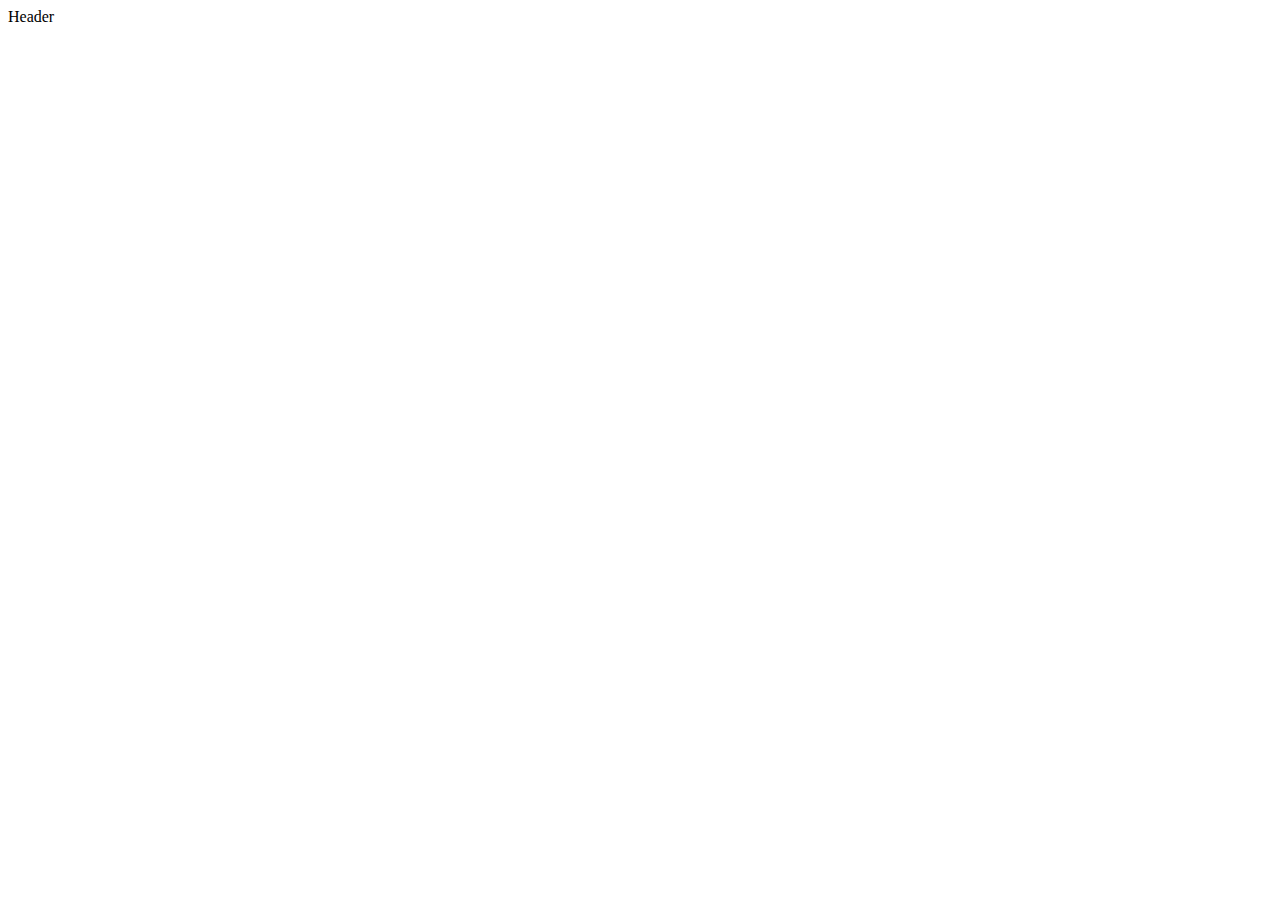
==== src/main/resources/templates/home.html @ 5040f112 "User and save User" ====
<!DOCTYPE html>
<html lang="en" xmlns:th="http://www.thymeleaf.org">
<head>
    <meta charset="UTF-8">
    <title>Home</title>
</head>
<body>
<!--<p>Hello</p>-->
    <header th:insert="fragment/header-fragment.html :: header">Header</header>
</body>
</html>
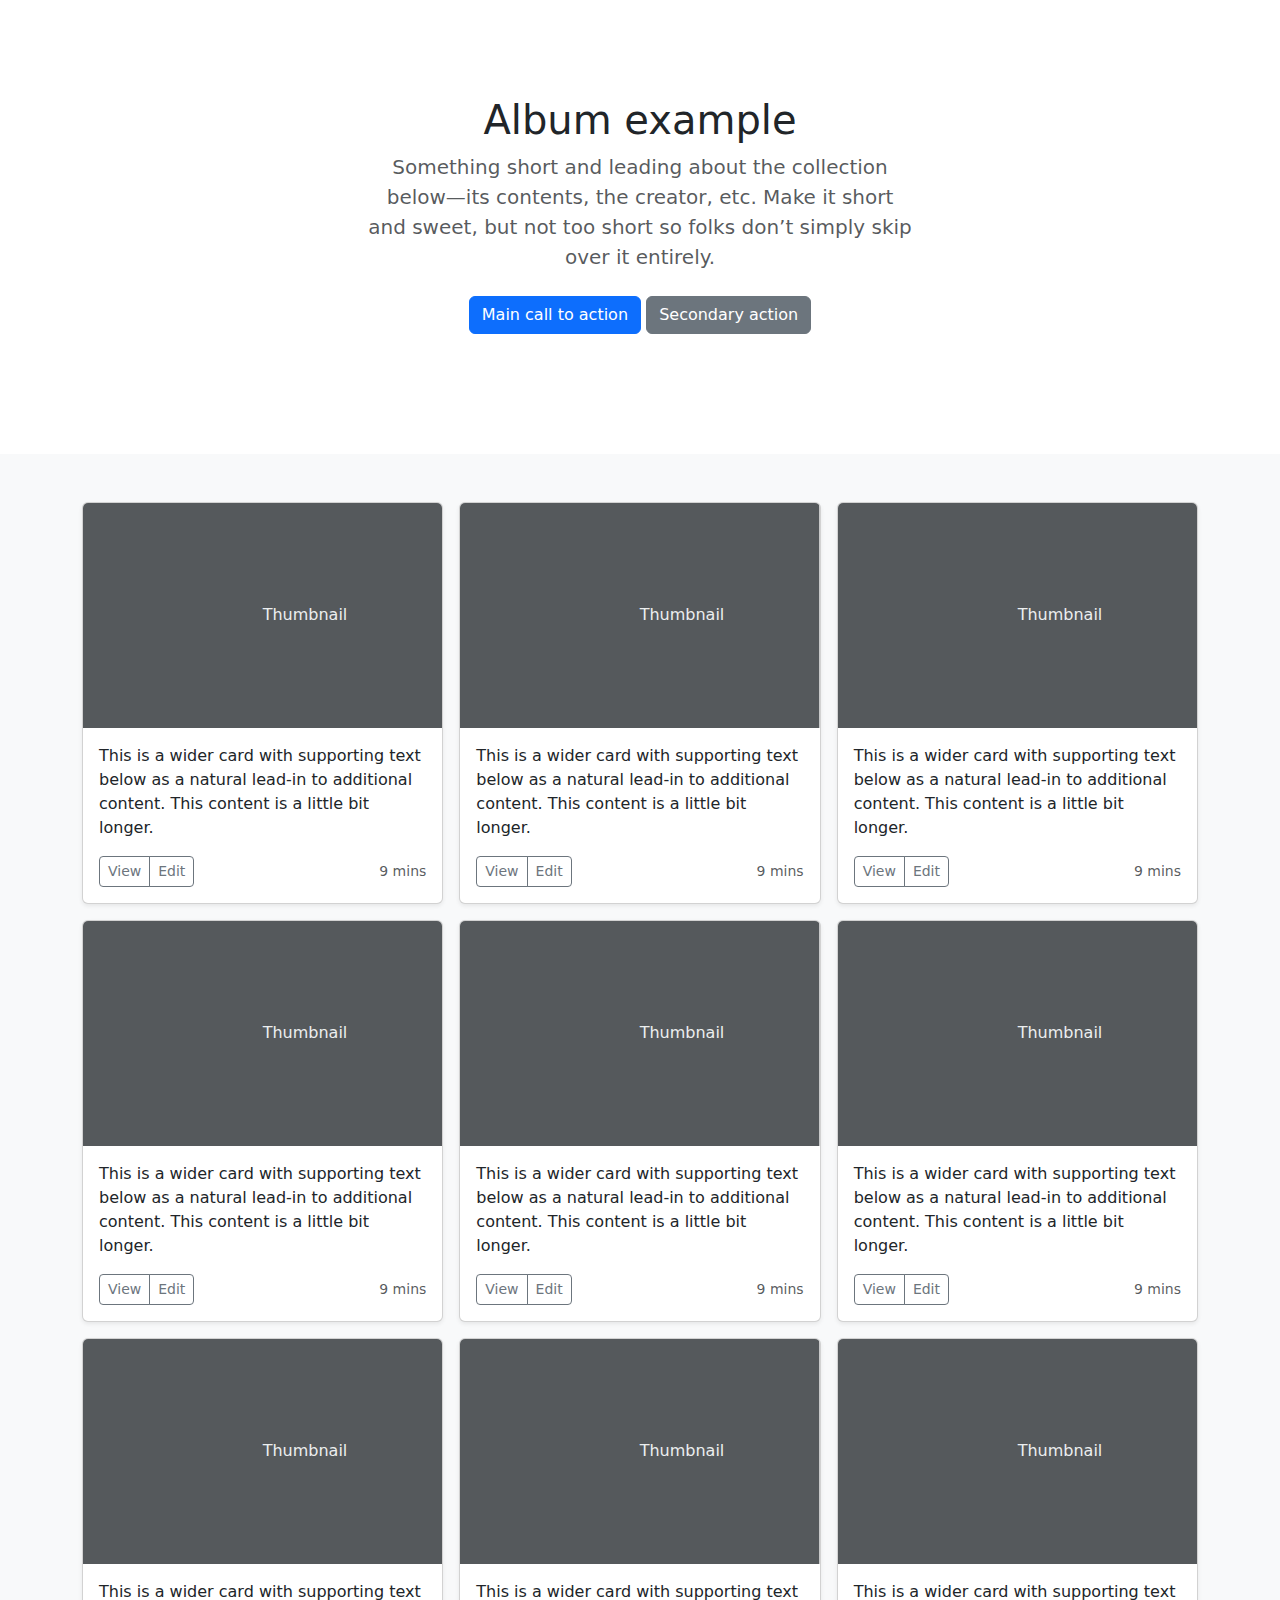
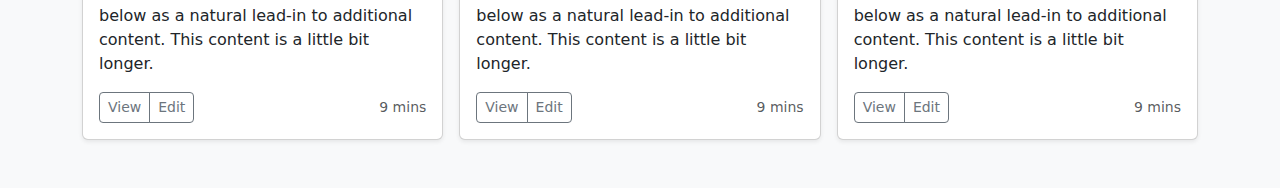
==== commit 8d35001c: "User, Reg and Login" ====
--- a/src/main/resources/templates/home.html
+++ b/src/main/resources/templates/home.html
@@ -1,11 +1,180 @@
-<!DOCTYPE html>
-<html lang="en" xmlns:th="http://www.thymeleaf.org">
+<!DOCTYPE HTML>
+<html xmlns:th="http://www.thymeleaf.org">
 <head>
-    <meta charset="UTF-8">
-    <title>Home</title>
+    <title th:text=" ${title}"></title>
+    <meta http-equiv="Content-Type" content="text/html; charset=UTF-8" />
+    <link rel="stylesheet" href="https://cdn.jsdelivr.net/npm/bootstrap@5.1.3/dist/css/bootstrap.min.css">
 </head>
 <body>
-<!--<p>Hello</p>-->
-    <header th:insert="fragment/header-fragment.html :: header">Header</header>
+    <header th:insert="blocks/header :: header"></header>
+<main>
+    <section class="py-5 text-center container">
+        <div class="row py-lg-5">
+            <div class="col-lg-6 col-md-8 mx-auto">
+                <h1 class="fw-light">Album example</h1>
+                <p class="lead text-muted">Something short and leading about the collection below—its contents, the creator, etc. Make it short and sweet, but not too short so folks don’t simply skip over it entirely.</p>
+                <p>
+                    <a href="#" class="btn btn-primary my-2">Main call to action</a>
+                    <a href="#" class="btn btn-secondary my-2">Secondary action</a>
+                </p>
+            </div>
+        </div>
+    </section>
+
+    <div class="album py-5 bg-light">
+        <div class="container">
+
+            <div class="row row-cols-1 row-cols-sm-2 row-cols-md-3 g-3">
+                <div class="col">
+                    <div class="card shadow-sm">
+                        <svg class="bd-placeholder-img card-img-top" width="100%" height="225" xmlns="http://www.w3.org/2000/svg" role="img" aria-label="Placeholder: Thumbnail" preserveAspectRatio="xMidYMid slice" focusable="false"><title>Placeholder</title><rect width="100%" height="100%" fill="#55595c"></rect><text x="50%" y="50%" fill="#eceeef" dy=".3em">Thumbnail</text></svg>
+
+                        <div class="card-body">
+                            <p class="card-text">This is a wider card with supporting text below as a natural lead-in to additional content. This content is a little bit longer.</p>
+                            <div class="d-flex justify-content-between align-items-center">
+                                <div class="btn-group">
+                                    <button type="button" class="btn btn-sm btn-outline-secondary">View</button>
+                                    <button type="button" class="btn btn-sm btn-outline-secondary">Edit</button>
+                                </div>
+                                <small class="text-muted">9 mins</small>
+                            </div>
+                        </div>
+                    </div>
+                </div>
+                <div class="col">
+                    <div class="card shadow-sm">
+                        <svg class="bd-placeholder-img card-img-top" width="100%" height="225" xmlns="http://www.w3.org/2000/svg" role="img" aria-label="Placeholder: Thumbnail" preserveAspectRatio="xMidYMid slice" focusable="false"><title>Placeholder</title><rect width="100%" height="100%" fill="#55595c"></rect><text x="50%" y="50%" fill="#eceeef" dy=".3em">Thumbnail</text></svg>
+
+                        <div class="card-body">
+                            <p class="card-text">This is a wider card with supporting text below as a natural lead-in to additional content. This content is a little bit longer.</p>
+                            <div class="d-flex justify-content-between align-items-center">
+                                <div class="btn-group">
+                                    <button type="button" class="btn btn-sm btn-outline-secondary">View</button>
+                                    <button type="button" class="btn btn-sm btn-outline-secondary">Edit</button>
+                                </div>
+                                <small class="text-muted">9 mins</small>
+                            </div>
+                        </div>
+                    </div>
+                </div>
+                <div class="col">
+                    <div class="card shadow-sm">
+                        <svg class="bd-placeholder-img card-img-top" width="100%" height="225" xmlns="http://www.w3.org/2000/svg" role="img" aria-label="Placeholder: Thumbnail" preserveAspectRatio="xMidYMid slice" focusable="false"><title>Placeholder</title><rect width="100%" height="100%" fill="#55595c"></rect><text x="50%" y="50%" fill="#eceeef" dy=".3em">Thumbnail</text></svg>
+
+                        <div class="card-body">
+                            <p class="card-text">This is a wider card with supporting text below as a natural lead-in to additional content. This content is a little bit longer.</p>
+                            <div class="d-flex justify-content-between align-items-center">
+                                <div class="btn-group">
+                                    <button type="button" class="btn btn-sm btn-outline-secondary">View</button>
+                                    <button type="button" class="btn btn-sm btn-outline-secondary">Edit</button>
+                                </div>
+                                <small class="text-muted">9 mins</small>
+                            </div>
+                        </div>
+                    </div>
+                </div>
+
+                <div class="col">
+                    <div class="card shadow-sm">
+                        <svg class="bd-placeholder-img card-img-top" width="100%" height="225" xmlns="http://www.w3.org/2000/svg" role="img" aria-label="Placeholder: Thumbnail" preserveAspectRatio="xMidYMid slice" focusable="false"><title>Placeholder</title><rect width="100%" height="100%" fill="#55595c"></rect><text x="50%" y="50%" fill="#eceeef" dy=".3em">Thumbnail</text></svg>
+
+                        <div class="card-body">
+                            <p class="card-text">This is a wider card with supporting text below as a natural lead-in to additional content. This content is a little bit longer.</p>
+                            <div class="d-flex justify-content-between align-items-center">
+                                <div class="btn-group">
+                                    <button type="button" class="btn btn-sm btn-outline-secondary">View</button>
+                                    <button type="button" class="btn btn-sm btn-outline-secondary">Edit</button>
+                                </div>
+                                <small class="text-muted">9 mins</small>
+                            </div>
+                        </div>
+                    </div>
+                </div>
+                <div class="col">
+                    <div class="card shadow-sm">
+                        <svg class="bd-placeholder-img card-img-top" width="100%" height="225" xmlns="http://www.w3.org/2000/svg" role="img" aria-label="Placeholder: Thumbnail" preserveAspectRatio="xMidYMid slice" focusable="false"><title>Placeholder</title><rect width="100%" height="100%" fill="#55595c"></rect><text x="50%" y="50%" fill="#eceeef" dy=".3em">Thumbnail</text></svg>
+
+                        <div class="card-body">
+                            <p class="card-text">This is a wider card with supporting text below as a natural lead-in to additional content. This content is a little bit longer.</p>
+                            <div class="d-flex justify-content-between align-items-center">
+                                <div class="btn-group">
+                                    <button type="button" class="btn btn-sm btn-outline-secondary">View</button>
+                                    <button type="button" class="btn btn-sm btn-outline-secondary">Edit</button>
+                                </div>
+                                <small class="text-muted">9 mins</small>
+                            </div>
+                        </div>
+                    </div>
+                </div>
+                <div class="col">
+                    <div class="card shadow-sm">
+                        <svg class="bd-placeholder-img card-img-top" width="100%" height="225" xmlns="http://www.w3.org/2000/svg" role="img" aria-label="Placeholder: Thumbnail" preserveAspectRatio="xMidYMid slice" focusable="false"><title>Placeholder</title><rect width="100%" height="100%" fill="#55595c"></rect><text x="50%" y="50%" fill="#eceeef" dy=".3em">Thumbnail</text></svg>
+
+                        <div class="card-body">
+                            <p class="card-text">This is a wider card with supporting text below as a natural lead-in to additional content. This content is a little bit longer.</p>
+                            <div class="d-flex justify-content-between align-items-center">
+                                <div class="btn-group">
+                                    <button type="button" class="btn btn-sm btn-outline-secondary">View</button>
+                                    <button type="button" class="btn btn-sm btn-outline-secondary">Edit</button>
+                                </div>
+                                <small class="text-muted">9 mins</small>
+                            </div>
+                        </div>
+                    </div>
+                </div>
+
+                <div class="col">
+                    <div class="card shadow-sm">
+                        <svg class="bd-placeholder-img card-img-top" width="100%" height="225" xmlns="http://www.w3.org/2000/svg" role="img" aria-label="Placeholder: Thumbnail" preserveAspectRatio="xMidYMid slice" focusable="false"><title>Placeholder</title><rect width="100%" height="100%" fill="#55595c"></rect><text x="50%" y="50%" fill="#eceeef" dy=".3em">Thumbnail</text></svg>
+
+                        <div class="card-body">
+                            <p class="card-text">This is a wider card with supporting text below as a natural lead-in to additional content. This content is a little bit longer.</p>
+                            <div class="d-flex justify-content-between align-items-center">
+                                <div class="btn-group">
+                                    <button type="button" class="btn btn-sm btn-outline-secondary">View</button>
+                                    <button type="button" class="btn btn-sm btn-outline-secondary">Edit</button>
+                                </div>
+                                <small class="text-muted">9 mins</small>
+                            </div>
+                        </div>
+                    </div>
+                </div>
+                <div class="col">
+                    <div class="card shadow-sm">
+                        <svg class="bd-placeholder-img card-img-top" width="100%" height="225" xmlns="http://www.w3.org/2000/svg" role="img" aria-label="Placeholder: Thumbnail" preserveAspectRatio="xMidYMid slice" focusable="false"><title>Placeholder</title><rect width="100%" height="100%" fill="#55595c"></rect><text x="50%" y="50%" fill="#eceeef" dy=".3em">Thumbnail</text></svg>
+
+                        <div class="card-body">
+                            <p class="card-text">This is a wider card with supporting text below as a natural lead-in to additional content. This content is a little bit longer.</p>
+                            <div class="d-flex justify-content-between align-items-center">
+                                <div class="btn-group">
+                                    <button type="button" class="btn btn-sm btn-outline-secondary">View</button>
+                                    <button type="button" class="btn btn-sm btn-outline-secondary">Edit</button>
+                                </div>
+                                <small class="text-muted">9 mins</small>
+                            </div>
+                        </div>
+                    </div>
+                </div>
+                <div class="col">
+                    <div class="card shadow-sm">
+                        <svg class="bd-placeholder-img card-img-top" width="100%" height="225" xmlns="http://www.w3.org/2000/svg" role="img" aria-label="Placeholder: Thumbnail" preserveAspectRatio="xMidYMid slice" focusable="false"><title>Placeholder</title><rect width="100%" height="100%" fill="#55595c"></rect><text x="50%" y="50%" fill="#eceeef" dy=".3em">Thumbnail</text></svg>
+
+                        <div class="card-body">
+                            <p class="card-text">This is a wider card with supporting text below as a natural lead-in to additional content. This content is a little bit longer.</p>
+                            <div class="d-flex justify-content-between align-items-center">
+                                <div class="btn-group">
+                                    <button type="button" class="btn btn-sm btn-outline-secondary">View</button>
+                                    <button type="button" class="btn btn-sm btn-outline-secondary">Edit</button>
+                                </div>
+                                <small class="text-muted">9 mins</small>
+                            </div>
+                        </div>
+                    </div>
+                </div>
+            </div>
+        </div>
+    </div>
+</main>
+    <div th:insert="blocks/footer :: footer"></div>
 </body>
 </html>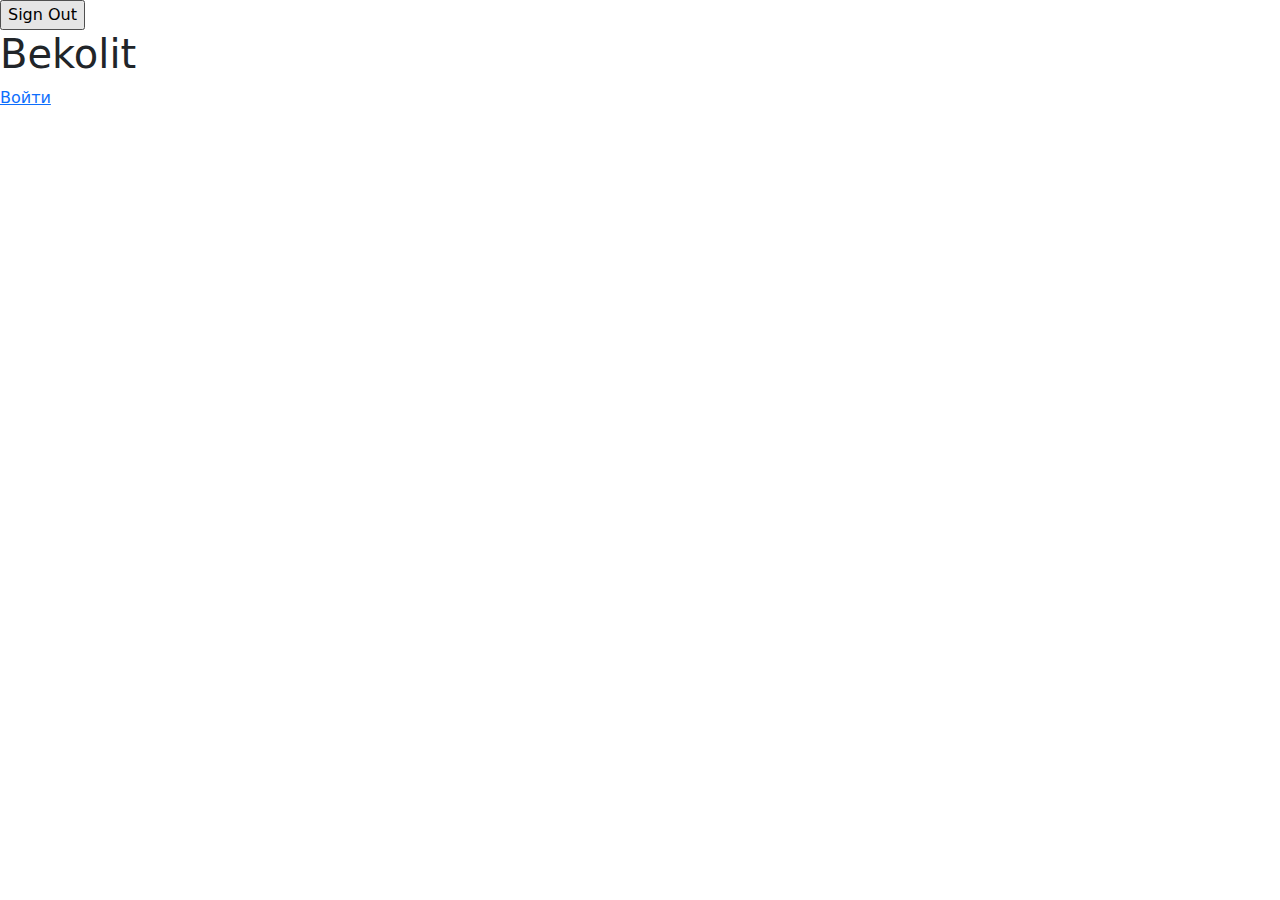
==== commit daa48607: "new changes" ====
--- a/src/main/resources/templates/home.html
+++ b/src/main/resources/templates/home.html
@@ -1,180 +1,17 @@
 <!DOCTYPE HTML>
-<html xmlns:th="http://www.thymeleaf.org">
+<html lang="en" xmlns:th="http://www.thymeleaf.org">
 <head>
     <title th:text=" ${title}"></title>
     <meta http-equiv="Content-Type" content="text/html; charset=UTF-8" />
     <link rel="stylesheet" href="https://cdn.jsdelivr.net/npm/bootstrap@5.1.3/dist/css/bootstrap.min.css">
 </head>
 <body>
-    <header th:insert="blocks/header :: header"></header>
-<main>
-    <section class="py-5 text-center container">
-        <div class="row py-lg-5">
-            <div class="col-lg-6 col-md-8 mx-auto">
-                <h1 class="fw-light">Album example</h1>
-                <p class="lead text-muted">Something short and leading about the collection below—its contents, the creator, etc. Make it short and sweet, but not too short so folks don’t simply skip over it entirely.</p>
-                <p>
-                    <a href="#" class="btn btn-primary my-2">Main call to action</a>
-                    <a href="#" class="btn btn-secondary my-2">Secondary action</a>
-                </p>
-            </div>
-        </div>
-    </section>
-
-    <div class="album py-5 bg-light">
-        <div class="container">
-
-            <div class="row row-cols-1 row-cols-sm-2 row-cols-md-3 g-3">
-                <div class="col">
-                    <div class="card shadow-sm">
-                        <svg class="bd-placeholder-img card-img-top" width="100%" height="225" xmlns="http://www.w3.org/2000/svg" role="img" aria-label="Placeholder: Thumbnail" preserveAspectRatio="xMidYMid slice" focusable="false"><title>Placeholder</title><rect width="100%" height="100%" fill="#55595c"></rect><text x="50%" y="50%" fill="#eceeef" dy=".3em">Thumbnail</text></svg>
-
-                        <div class="card-body">
-                            <p class="card-text">This is a wider card with supporting text below as a natural lead-in to additional content. This content is a little bit longer.</p>
-                            <div class="d-flex justify-content-between align-items-center">
-                                <div class="btn-group">
-                                    <button type="button" class="btn btn-sm btn-outline-secondary">View</button>
-                                    <button type="button" class="btn btn-sm btn-outline-secondary">Edit</button>
-                                </div>
-                                <small class="text-muted">9 mins</small>
-                            </div>
-                        </div>
-                    </div>
-                </div>
-                <div class="col">
-                    <div class="card shadow-sm">
-                        <svg class="bd-placeholder-img card-img-top" width="100%" height="225" xmlns="http://www.w3.org/2000/svg" role="img" aria-label="Placeholder: Thumbnail" preserveAspectRatio="xMidYMid slice" focusable="false"><title>Placeholder</title><rect width="100%" height="100%" fill="#55595c"></rect><text x="50%" y="50%" fill="#eceeef" dy=".3em">Thumbnail</text></svg>
-
-                        <div class="card-body">
-                            <p class="card-text">This is a wider card with supporting text below as a natural lead-in to additional content. This content is a little bit longer.</p>
-                            <div class="d-flex justify-content-between align-items-center">
-                                <div class="btn-group">
-                                    <button type="button" class="btn btn-sm btn-outline-secondary">View</button>
-                                    <button type="button" class="btn btn-sm btn-outline-secondary">Edit</button>
-                                </div>
-                                <small class="text-muted">9 mins</small>
-                            </div>
-                        </div>
-                    </div>
-                </div>
-                <div class="col">
-                    <div class="card shadow-sm">
-                        <svg class="bd-placeholder-img card-img-top" width="100%" height="225" xmlns="http://www.w3.org/2000/svg" role="img" aria-label="Placeholder: Thumbnail" preserveAspectRatio="xMidYMid slice" focusable="false"><title>Placeholder</title><rect width="100%" height="100%" fill="#55595c"></rect><text x="50%" y="50%" fill="#eceeef" dy=".3em">Thumbnail</text></svg>
-
-                        <div class="card-body">
-                            <p class="card-text">This is a wider card with supporting text below as a natural lead-in to additional content. This content is a little bit longer.</p>
-                            <div class="d-flex justify-content-between align-items-center">
-                                <div class="btn-group">
-                                    <button type="button" class="btn btn-sm btn-outline-secondary">View</button>
-                                    <button type="button" class="btn btn-sm btn-outline-secondary">Edit</button>
-                                </div>
-                                <small class="text-muted">9 mins</small>
-                            </div>
-                        </div>
-                    </div>
-                </div>
-
-                <div class="col">
-                    <div class="card shadow-sm">
-                        <svg class="bd-placeholder-img card-img-top" width="100%" height="225" xmlns="http://www.w3.org/2000/svg" role="img" aria-label="Placeholder: Thumbnail" preserveAspectRatio="xMidYMid slice" focusable="false"><title>Placeholder</title><rect width="100%" height="100%" fill="#55595c"></rect><text x="50%" y="50%" fill="#eceeef" dy=".3em">Thumbnail</text></svg>
-
-                        <div class="card-body">
-                            <p class="card-text">This is a wider card with supporting text below as a natural lead-in to additional content. This content is a little bit longer.</p>
-                            <div class="d-flex justify-content-between align-items-center">
-                                <div class="btn-group">
-                                    <button type="button" class="btn btn-sm btn-outline-secondary">View</button>
-                                    <button type="button" class="btn btn-sm btn-outline-secondary">Edit</button>
-                                </div>
-                                <small class="text-muted">9 mins</small>
-                            </div>
-                        </div>
-                    </div>
-                </div>
-                <div class="col">
-                    <div class="card shadow-sm">
-                        <svg class="bd-placeholder-img card-img-top" width="100%" height="225" xmlns="http://www.w3.org/2000/svg" role="img" aria-label="Placeholder: Thumbnail" preserveAspectRatio="xMidYMid slice" focusable="false"><title>Placeholder</title><rect width="100%" height="100%" fill="#55595c"></rect><text x="50%" y="50%" fill="#eceeef" dy=".3em">Thumbnail</text></svg>
-
-                        <div class="card-body">
-                            <p class="card-text">This is a wider card with supporting text below as a natural lead-in to additional content. This content is a little bit longer.</p>
-                            <div class="d-flex justify-content-between align-items-center">
-                                <div class="btn-group">
-                                    <button type="button" class="btn btn-sm btn-outline-secondary">View</button>
-                                    <button type="button" class="btn btn-sm btn-outline-secondary">Edit</button>
-                                </div>
-                                <small class="text-muted">9 mins</small>
-                            </div>
-                        </div>
-                    </div>
-                </div>
-                <div class="col">
-                    <div class="card shadow-sm">
-                        <svg class="bd-placeholder-img card-img-top" width="100%" height="225" xmlns="http://www.w3.org/2000/svg" role="img" aria-label="Placeholder: Thumbnail" preserveAspectRatio="xMidYMid slice" focusable="false"><title>Placeholder</title><rect width="100%" height="100%" fill="#55595c"></rect><text x="50%" y="50%" fill="#eceeef" dy=".3em">Thumbnail</text></svg>
-
-                        <div class="card-body">
-                            <p class="card-text">This is a wider card with supporting text below as a natural lead-in to additional content. This content is a little bit longer.</p>
-                            <div class="d-flex justify-content-between align-items-center">
-                                <div class="btn-group">
-                                    <button type="button" class="btn btn-sm btn-outline-secondary">View</button>
-                                    <button type="button" class="btn btn-sm btn-outline-secondary">Edit</button>
-                                </div>
-                                <small class="text-muted">9 mins</small>
-                            </div>
-                        </div>
-                    </div>
-                </div>
-
-                <div class="col">
-                    <div class="card shadow-sm">
-                        <svg class="bd-placeholder-img card-img-top" width="100%" height="225" xmlns="http://www.w3.org/2000/svg" role="img" aria-label="Placeholder: Thumbnail" preserveAspectRatio="xMidYMid slice" focusable="false"><title>Placeholder</title><rect width="100%" height="100%" fill="#55595c"></rect><text x="50%" y="50%" fill="#eceeef" dy=".3em">Thumbnail</text></svg>
-
-                        <div class="card-body">
-                            <p class="card-text">This is a wider card with supporting text below as a natural lead-in to additional content. This content is a little bit longer.</p>
-                            <div class="d-flex justify-content-between align-items-center">
-                                <div class="btn-group">
-                                    <button type="button" class="btn btn-sm btn-outline-secondary">View</button>
-                                    <button type="button" class="btn btn-sm btn-outline-secondary">Edit</button>
-                                </div>
-                                <small class="text-muted">9 mins</small>
-                            </div>
-                        </div>
-                    </div>
-                </div>
-                <div class="col">
-                    <div class="card shadow-sm">
-                        <svg class="bd-placeholder-img card-img-top" width="100%" height="225" xmlns="http://www.w3.org/2000/svg" role="img" aria-label="Placeholder: Thumbnail" preserveAspectRatio="xMidYMid slice" focusable="false"><title>Placeholder</title><rect width="100%" height="100%" fill="#55595c"></rect><text x="50%" y="50%" fill="#eceeef" dy=".3em">Thumbnail</text></svg>
-
-                        <div class="card-body">
-                            <p class="card-text">This is a wider card with supporting text below as a natural lead-in to additional content. This content is a little bit longer.</p>
-                            <div class="d-flex justify-content-between align-items-center">
-                                <div class="btn-group">
-                                    <button type="button" class="btn btn-sm btn-outline-secondary">View</button>
-                                    <button type="button" class="btn btn-sm btn-outline-secondary">Edit</button>
-                                </div>
-                                <small class="text-muted">9 mins</small>
-                            </div>
-                        </div>
-                    </div>
-                </div>
-                <div class="col">
-                    <div class="card shadow-sm">
-                        <svg class="bd-placeholder-img card-img-top" width="100%" height="225" xmlns="http://www.w3.org/2000/svg" role="img" aria-label="Placeholder: Thumbnail" preserveAspectRatio="xMidYMid slice" focusable="false"><title>Placeholder</title><rect width="100%" height="100%" fill="#55595c"></rect><text x="50%" y="50%" fill="#eceeef" dy=".3em">Thumbnail</text></svg>
-
-                        <div class="card-body">
-                            <p class="card-text">This is a wider card with supporting text below as a natural lead-in to additional content. This content is a little bit longer.</p>
-                            <div class="d-flex justify-content-between align-items-center">
-                                <div class="btn-group">
-                                    <button type="button" class="btn btn-sm btn-outline-secondary">View</button>
-                                    <button type="button" class="btn btn-sm btn-outline-secondary">Edit</button>
-                                </div>
-                                <small class="text-muted">9 mins</small>
-                            </div>
-                        </div>
-                    </div>
-                </div>
-            </div>
-        </div>
-    </div>
-</main>
-    <div th:insert="blocks/footer :: footer"></div>
+<div>
+    <form th:action="@{/logout}" method="post">
+        <input type="submit" value="Sign Out"/>
+    </form>
+</div>
+<h1>Bekolit</h1>
+    <a href="/login">Войти</a>
 </body>
 </html>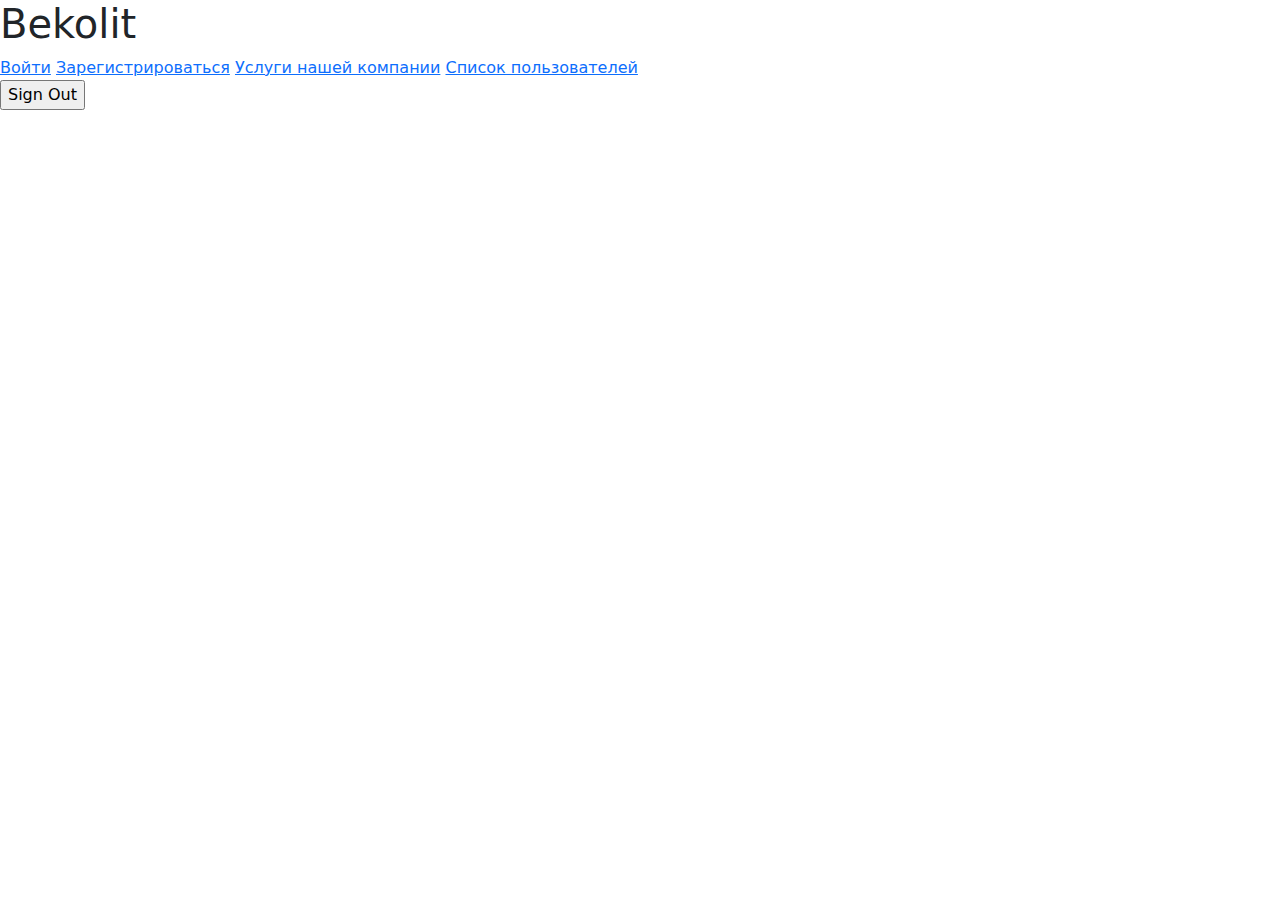
==== commit 3946e25a: "userList" ====
--- a/src/main/resources/templates/home.html
+++ b/src/main/resources/templates/home.html
@@ -6,12 +6,13 @@
     <link rel="stylesheet" href="https://cdn.jsdelivr.net/npm/bootstrap@5.1.3/dist/css/bootstrap.min.css">
 </head>
 <body>
-<div>
+<h1>Bekolit</h1>
+    <a href="/login">Войти</a>
+    <a href="/reg">Зарегистрироваться</a>
+    <a href="/services">Услуги нашей компании</a>
+    <a href="/user">Список пользователей</a>
     <form th:action="@{/logout}" method="post">
         <input type="submit" value="Sign Out"/>
     </form>
-</div>
-<h1>Bekolit</h1>
-    <a href="/login">Войти</a>
 </body>
 </html>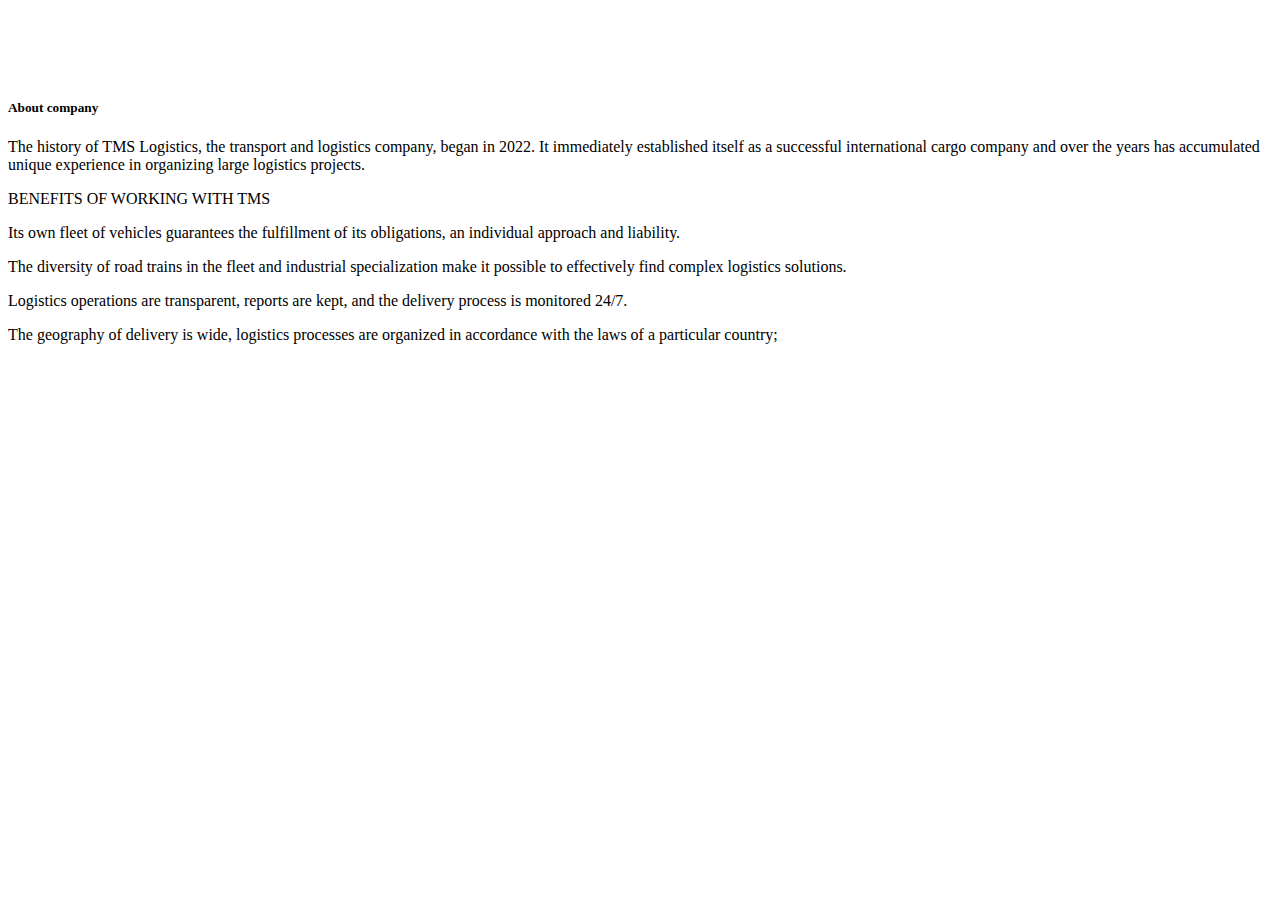
==== commit d86b6e0a: "UI changes" ====
--- a/src/main/resources/templates/home.html
+++ b/src/main/resources/templates/home.html
@@ -1,18 +1,85 @@
-<!DOCTYPE HTML>
-<html lang="en" xmlns:th="http://www.thymeleaf.org">
+
+<!DOCTYPE html>
+<html lang="en" xmlns:th="http://www.thymeleaf.org" xmlns="http://www.w3.org/1999/html">
 <head>
-    <title th:text=" ${title}"></title>
-    <meta http-equiv="Content-Type" content="text/html; charset=UTF-8" />
-    <link rel="stylesheet" href="https://cdn.jsdelivr.net/npm/bootstrap@5.1.3/dist/css/bootstrap.min.css">
+    <th:block th:insert="~{fragments/template :: link}"></th:block>
 </head>
 <body>
-<h1>Bekolit</h1>
-    <a href="/login">Войти</a>
-    <a href="/reg">Зарегистрироваться</a>
-    <a href="/services">Услуги нашей компании</a>
-    <a href="/user">Список пользователей</a>
-    <form th:action="@{/logout}" method="post">
-        <input type="submit" value="Sign Out"/>
-    </form>
+<header>
+    <th:block th:insert="~{fragments/template :: navigation}"></th:block>
+</header>
+<main>
+    <div class="container" style="margin-top: 100px;">
+
+
+        <div>
+            <h5 class="center-align">About company</h5>
+        </div>
+
+        <p style="font-size: medium;">The history of TMS Logistics, the transport and logistics company, began in 2022. It immediately established itself as a successful
+            international cargo company and over the years has accumulated unique experience in organizing large logistics projects.</p>
+
+        <p style="font-size: medium;">BENEFITS OF WORKING WITH TMS</p>
+
+            <div class="row">
+                <div class="col s12">
+                    <div class="card blue-grey darken-1">
+                        <div class="card-content white-text">
+                            <p>
+                                Its own fleet of vehicles guarantees the fulfillment of its obligations, an individual approach and
+                                liability.
+                            </p>
+                        </div>
+                    </div>
+                </div>
+            </div>
+
+        <div class="row">
+            <div class="col s12">
+                <div class="card blue-grey darken-1">
+                    <div class="card-content white-text">
+                        <p>
+                            The diversity of road trains in the fleet and industrial specialization make
+                            it possible to effectively find complex logistics solutions.
+                        </p>
+                    </div>
+                </div>
+            </div>
+        </div>
+
+        <div class="row">
+            <div class="col s12">
+                <div class="card blue-grey darken-1">
+                    <div class="card-content white-text">
+                        <p>
+                            Logistics operations are transparent, reports are kept, and the delivery process
+                            is monitored 24/7.
+                        </p>
+                    </div>
+                </div>
+            </div>
+        </div>
+
+        <div class="row">
+            <div class="col s12">
+                <div class="card blue-grey darken-1">
+                    <div class="card-content white-text">
+                        <p>
+                            The geography of delivery is wide, logistics processes are organized in
+                            accordance with the laws of a particular country;
+                        </p>
+                    </div>
+                </div>
+            </div>
+        </div>
+
+    </div>
+</main>
+<th:block th:insert="~{fragments/template :: footer}"></th:block>
+<th:block th:insert="~{fragments/template :: script}"></th:block>
+
+<form th:action="@{/logout}" method="post" id="logoutForm">
+</form>
+
 </body>
 </html>